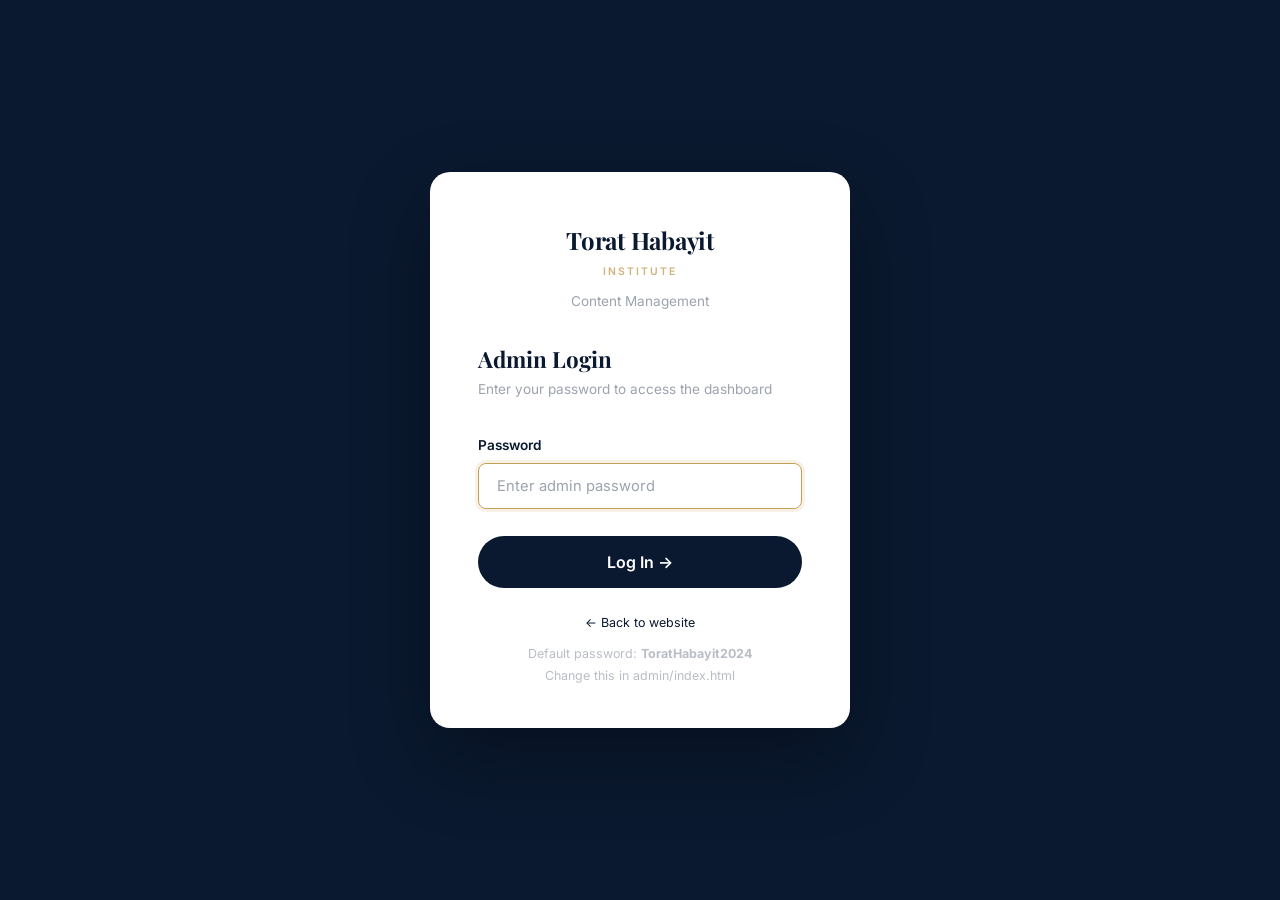
==== admin/index.html @ ae193058 "Initial site commit" ====
<!DOCTYPE html>
<html lang="en">
<head>
  <meta charset="UTF-8">
  <meta name="viewport" content="width=device-width, initial-scale=1.0">
  <title>Admin Login – Torat Habayit</title>
  <link rel="stylesheet" href="../css/main.css">
  <style>
    body {
      background: var(--navy);
      min-height: 100vh;
      display: flex;
      align-items: center;
      justify-content: center;
      padding: 2rem;
    }
    .login-card {
      background: var(--white);
      border-radius: var(--radius-lg);
      padding: 3rem 3rem 2.5rem;
      width: 100%;
      max-width: 420px;
      box-shadow: 0 30px 80px rgba(0,0,0,0.3);
    }
    .login-logo {
      text-align: center;
      margin-bottom: 2rem;
    }
    .login-logo .logo-main { font-size: 1.5rem; color: var(--navy); }
    .login-logo .logo-sub  { color: var(--gold); }
    .login-logo p { color: var(--gray-400); font-size: 0.85rem; margin-top: 0.5rem; }
    .login-title {
      font-family: 'Playfair Display', serif;
      font-size: 1.4rem;
      color: var(--navy);
      margin-bottom: 0.25rem;
    }
    .login-sub { color: var(--gray-400); font-size: 0.85rem; margin-bottom: 2rem; }
    .login-btn {
      width: 100%;
      padding: 1rem;
      background: var(--navy);
      color: var(--white);
      border: none;
      border-radius: 50px;
      font-size: 1rem;
      font-weight: 600;
      cursor: pointer;
      transition: var(--transition);
      margin-top: 0.5rem;
    }
    .login-btn:hover { background: var(--navy-light); transform: translateY(-1px); }
    .error-msg {
      background: #FEE2E2;
      color: #DC2626;
      padding: 0.75rem 1rem;
      border-radius: 8px;
      font-size: 0.85rem;
      margin-bottom: 1rem;
      display: none;
    }
    .hint {
      text-align: center;
      font-size: 0.78rem;
      color: var(--gray-400);
      margin-top: 1.5rem;
    }
    .hint a { color: var(--navy); }
  </style>
</head>
<body>
  <div class="login-card">
    <div class="login-logo">
      <div class="logo-main" style="font-family:'Playfair Display',serif; font-weight:700;">Torat Habayit</div>
      <div class="logo-sub" style="font-size:0.65rem; letter-spacing:0.2em; text-transform:uppercase; font-family:'Inter',sans-serif;">INSTITUTE</div>
      <p>Content Management</p>
    </div>
    <h2 class="login-title">Admin Login</h2>
    <p class="login-sub">Enter your password to access the dashboard</p>

    <div class="error-msg" id="error-msg">Incorrect password. Please try again.</div>

    <form onsubmit="doLogin(event)">
      <div class="form-group">
        <label for="password">Password</label>
        <input type="password" id="password" class="form-control" placeholder="Enter admin password" autofocus required>
      </div>
      <button type="submit" class="login-btn">Log In →</button>
    </form>

    <p class="hint">
      <a href="../index.html">← Back to website</a>
    </p>
    <p class="hint" style="margin-top:0.5rem; opacity:0.7;">Default password: <strong>ToratHabayit2024</strong><br>Change this in admin/index.html</p>
  </div>

<script>
// ── Simple client-side admin auth ──
// Change the password below to your own secure password
const ADMIN_PASSWORD = 'ToratHabayit2024';

function doLogin(e) {
  e.preventDefault();
  const pw = document.getElementById('password').value;
  const err = document.getElementById('error-msg');
  if (pw === ADMIN_PASSWORD) {
    sessionStorage.setItem('th_admin', '1');
    window.location.href = 'dashboard.html';
  } else {
    err.style.display = 'block';
    document.getElementById('password').value = '';
    document.getElementById('password').focus();
  }
}

// If already logged in, go to dashboard
if (sessionStorage.getItem('th_admin') === '1') {
  window.location.href = 'dashboard.html';
}
</script>
</body>
</html>
---- css/main.css ----
/* ============================================
   TORAT HABAYIT — Global Design System
   ============================================ */

@import url('https://fonts.googleapis.com/css2?family=Playfair+Display:ital,wght@0,400;0,600;0,700;0,800;1,400;1,700&family=Inter:wght@300;400;500;600;700&display=swap');

/* ─── CSS Variables ─── */
:root {
  --navy:       #0A192F;
  --navy-mid:   #112240;
  --navy-light: #1a3a6a;
  --gold:       #C5A059;
  --gold-light: #d4b578;
  --gold-dark:  #a8863e;
  --charcoal:   #1F2937;
  --white:      #FFFFFF;
  --gray-soft:  #F9FAFB;
  --gray-100:   #F3F4F6;
  --gray-200:   #E5E7EB;
  --gray-400:   #9CA3AF;
  --gray-600:   #4B5563;
  --text:       #1F2937;
  --shadow-sm:  0 2px 8px rgba(0,0,0,0.07);
  --shadow-md:  0 4px 20px rgba(0,0,0,0.10);
  --shadow-lg:  0 8px 40px rgba(0,0,0,0.14);
  --radius:     12px;
  --radius-lg:  20px;
  --transition: all 0.3s cubic-bezier(0.4, 0, 0.2, 1);
  --max-width:  1200px;
  --section-pad: 100px;
}

/* ─── Reset & Base ─── */
*, *::before, *::after { box-sizing: border-box; margin: 0; padding: 0; }
html { scroll-behavior: smooth; font-size: 16px; }
body {
  font-family: 'Inter', sans-serif;
  color: var(--text);
  background: var(--white);
  line-height: 1.7;
  overflow-x: hidden;
}
img { max-width: 100%; height: auto; display: block; }
a { text-decoration: none; color: inherit; transition: var(--transition); }
ul { list-style: none; }
button { cursor: pointer; font-family: inherit; border: none; outline: none; }
input, textarea, select { font-family: inherit; }

/* ─── Typography ─── */
h1, h2, h3, h4, h5, h6 {
  font-family: 'Playfair Display', serif;
  font-weight: 700;
  line-height: 1.25;
  color: inherit;
}
h1 { font-size: clamp(2.2rem, 5vw, 3.6rem); }
h2 { font-size: clamp(1.8rem, 3.5vw, 2.6rem); }
h3 { font-size: clamp(1.3rem, 2.5vw, 1.7rem); }
h4 { font-size: 1.2rem; }
p { line-height: 1.8; color: var(--gray-600); }

.eyebrow {
  font-family: 'Inter', sans-serif;
  font-size: 0.8rem;
  font-weight: 600;
  letter-spacing: 0.2em;
  text-transform: uppercase;
  color: var(--gold);
}

/* ─── Layout Utilities ─── */
.container {
  max-width: var(--max-width);
  margin: 0 auto;
  padding: 0 2rem;
}
.section {
  padding: var(--section-pad) 0;
}
.section-white { background: var(--white); }
.section-gray  { background: var(--gray-soft); }
.section-navy  { background: var(--navy); }

.text-center { text-align: center; }
.text-gold   { color: var(--gold); }
.text-white  { color: var(--white); }
.text-navy   { color: var(--navy); }

.grid-2 { display: grid; grid-template-columns: 1fr 1fr; gap: 3rem; align-items: center; }
.grid-3 { display: grid; grid-template-columns: repeat(3, 1fr); gap: 2rem; }
.grid-4 { display: grid; grid-template-columns: repeat(4, 1fr); gap: 1.5rem; }

/* ─── Buttons ─── */
.btn {
  display: inline-flex;
  align-items: center;
  gap: 0.5rem;
  padding: 0.85rem 2rem;
  border-radius: 50px;
  font-family: 'Inter', sans-serif;
  font-size: 0.9rem;
  font-weight: 600;
  letter-spacing: 0.03em;
  transition: var(--transition);
}
.btn-gold {
  background: var(--gold);
  color: var(--navy);
}
.btn-gold:hover {
  background: var(--gold-dark);
  transform: translateY(-2px);
  box-shadow: 0 8px 25px rgba(197,160,89,0.4);
}
.btn-outline {
  background: transparent;
  border: 2px solid rgba(255,255,255,0.6);
  color: var(--white);
}
.btn-outline:hover {
  background: rgba(255,255,255,0.1);
  border-color: var(--white);
  transform: translateY(-2px);
}
.btn-navy {
  background: var(--navy);
  color: var(--white);
}
.btn-navy:hover {
  background: var(--navy-light);
  transform: translateY(-2px);
  box-shadow: 0 8px 25px rgba(10,25,47,0.4);
}
.btn-outline-gold {
  background: transparent;
  border: 2px solid var(--gold);
  color: var(--gold);
}
.btn-outline-gold:hover {
  background: var(--gold);
  color: var(--navy);
  transform: translateY(-2px);
}
.btn-sm {
  padding: 0.6rem 1.4rem;
  font-size: 0.82rem;
}

/* ─── Cards ─── */
.card {
  background: var(--white);
  border-radius: var(--radius);
  padding: 2rem;
  box-shadow: var(--shadow-sm);
  border: 1px solid var(--gray-200);
  transition: var(--transition);
}
.card:hover {
  transform: translateY(-5px);
  box-shadow: var(--shadow-lg);
}
.card-icon {
  width: 60px; height: 60px;
  background: linear-gradient(135deg, rgba(197,160,89,0.15), rgba(197,160,89,0.05));
  border-radius: var(--radius);
  display: flex;
  align-items: center;
  justify-content: center;
  margin-bottom: 1.2rem;
  font-size: 1.5rem;
}
.card h3 { color: var(--navy); margin-bottom: 0.75rem; font-size: 1.2rem; }
.card p  { font-size: 0.93rem; }

/* ─── Section Headers ─── */
.section-header {
  margin-bottom: 3.5rem;
}
.section-header h2 {
  margin-top: 0.5rem;
  color: var(--navy);
}
.section-header h2.on-dark { color: var(--white); }
.section-header .eyebrow { display: block; margin-bottom: 0.5rem; }
.section-header p {
  max-width: 560px;
  margin-top: 1rem;
}
.section-header.centered { text-align: center; }
.section-header.centered p { margin: 1rem auto 0; }

/* ─── Divider ─── */
.gold-divider {
  width: 60px; height: 3px;
  background: var(--gold);
  border-radius: 2px;
  margin: 1rem 0;
}
.gold-divider.centered { margin: 1rem auto; }

/* ─── Page Hero ─── */
.page-hero {
  background: var(--navy);
  padding: 120px 0 80px;
  position: relative;
  overflow: hidden;
}
.page-hero::before {
  content: '';
  position: absolute;
  inset: 0;
  background:
    radial-gradient(ellipse at 80% 50%, rgba(197,160,89,0.08) 0%, transparent 60%),
    radial-gradient(ellipse at 20% 50%, rgba(197,160,89,0.05) 0%, transparent 60%);
}
.page-hero .container { position: relative; z-index: 1; }
.page-hero h1 { color: var(--white); margin-bottom: 1rem; }
.page-hero p { color: rgba(255,255,255,0.75); max-width: 600px; font-size: 1.1rem; }

/* ─── HEADER ─── */
.site-header {
  background: var(--navy);
  position: sticky;
  top: 0;
  z-index: 1000;
  box-shadow: 0 2px 20px rgba(0,0,0,0.2);
}
.header-inner {
  display: flex;
  align-items: center;
  justify-content: space-between;
  padding: 0 2rem;
  max-width: var(--max-width);
  margin: 0 auto;
  height: 72px;
}
.logo {
  display: flex;
  flex-direction: column;
  line-height: 1;
  text-decoration: none;
}
.logo-main {
  font-family: 'Playfair Display', serif;
  font-size: 1.4rem;
  font-weight: 700;
  color: var(--gold);
  letter-spacing: -0.01em;
}
.logo-sub {
  font-family: 'Inter', sans-serif;
  font-size: 0.65rem;
  font-weight: 600;
  color: var(--gold);
  letter-spacing: 0.2em;
  text-transform: uppercase;
  opacity: 0.8;
  margin-top: 2px;
}
.nav-menu {
  display: flex;
  align-items: center;
  gap: 0.25rem;
}
.nav-menu a {
  color: rgba(255,255,255,0.85);
  font-size: 0.88rem;
  font-weight: 500;
  padding: 0.5rem 0.9rem;
  border-radius: 6px;
  transition: var(--transition);
  white-space: nowrap;
}
.nav-menu a:hover,
.nav-menu a.active {
  color: var(--gold);
  background: rgba(197,160,89,0.1);
}
.nav-donate {
  background: var(--gold) !important;
  color: var(--navy) !important;
  font-weight: 600 !important;
  border-radius: 50px !important;
  padding: 0.45rem 1.1rem !important;
}
.nav-donate:hover {
  background: var(--gold-dark) !important;
  transform: translateY(-1px);
}
.header-search {
  background: none;
  border: none;
  color: rgba(255,255,255,0.7);
  font-size: 1rem;
  padding: 0.5rem;
  cursor: pointer;
  transition: var(--transition);
  margin-left: 0.25rem;
}
.header-search:hover { color: var(--gold); }
.hamburger {
  display: none;
  flex-direction: column;
  gap: 5px;
  background: none;
  border: none;
  cursor: pointer;
  padding: 5px;
}
.hamburger span {
  display: block;
  width: 24px; height: 2px;
  background: var(--white);
  border-radius: 2px;
  transition: var(--transition);
}

/* ─── FOOTER ─── */
.site-footer {
  background: var(--navy);
  padding: 70px 0 30px;
  border-top: 1px solid rgba(197,160,89,0.2);
}
.footer-grid {
  display: grid;
  grid-template-columns: 2fr 1.2fr 1.5fr 1.8fr;
  gap: 3rem;
  margin-bottom: 3rem;
}
.footer-logo { margin-bottom: 1rem; }
.footer-tagline {
  color: rgba(255,255,255,0.6);
  font-size: 0.9rem;
  line-height: 1.7;
  max-width: 240px;
}
.footer-col h4 {
  color: var(--gold);
  font-family: 'Inter', sans-serif;
  font-size: 0.8rem;
  font-weight: 600;
  letter-spacing: 0.15em;
  text-transform: uppercase;
  margin-bottom: 1.2rem;
  font-family: 'Playfair Display', serif;
  font-size: 1rem;
  letter-spacing: 0;
}
.footer-col ul li {
  margin-bottom: 0.6rem;
}
.footer-col ul li a {
  color: rgba(255,255,255,0.65);
  font-size: 0.9rem;
  transition: var(--transition);
}
.footer-col ul li a:hover { color: var(--gold); padding-left: 4px; }
.footer-contact-item {
  display: flex;
  align-items: flex-start;
  gap: 0.75rem;
  margin-bottom: 0.85rem;
  color: rgba(255,255,255,0.65);
  font-size: 0.9rem;
}
.footer-contact-item span:first-child {
  color: var(--gold);
  font-size: 1rem;
  margin-top: 2px;
  flex-shrink: 0;
}
.footer-newsletter {
  display: flex;
  gap: 0;
  margin-top: 0.75rem;
}
.footer-newsletter input {
  flex: 1;
  padding: 0.65rem 1rem;
  background: rgba(255,255,255,0.08);
  border: 1px solid rgba(255,255,255,0.15);
  border-right: none;
  border-radius: var(--radius) 0 0 var(--radius);
  color: var(--white);
  font-size: 0.85rem;
}
.footer-newsletter input::placeholder { color: rgba(255,255,255,0.4); }
.footer-newsletter input:focus { outline: none; border-color: var(--gold); }
.footer-newsletter button {
  padding: 0.65rem 1rem;
  background: var(--gold);
  color: var(--navy);
  border-radius: 0 var(--radius) var(--radius) 0;
  font-weight: 600;
  font-size: 0.85rem;
}
.footer-newsletter button:hover { background: var(--gold-dark); }
.footer-tax-note {
  margin-top: 0.75rem;
  font-size: 0.78rem;
  color: rgba(255,255,255,0.4);
  line-height: 1.5;
}
.footer-bottom {
  border-top: 1px solid rgba(255,255,255,0.1);
  padding-top: 1.5rem;
  display: flex;
  align-items: center;
  justify-content: space-between;
  color: rgba(255,255,255,0.4);
  font-size: 0.82rem;
}
.footer-bottom a { color: rgba(255,255,255,0.5); }
.footer-bottom a:hover { color: var(--gold); }

/* ─── Hero Section ─── */
.hero {
  background: var(--navy);
  min-height: 88vh;
  display: flex;
  align-items: center;
  position: relative;
  overflow: hidden;
}
.hero-bg {
  position: absolute;
  inset: 0;
  background:
    radial-gradient(ellipse at 70% 50%, rgba(197,160,89,0.10) 0%, transparent 55%),
    radial-gradient(ellipse at 10% 80%, rgba(197,160,89,0.06) 0%, transparent 50%);
}
.hero-pattern {
  position: absolute;
  inset: 0;
  opacity: 0.03;
  background-image: url("data:image/svg+xml,%3Csvg width='60' height='60' viewBox='0 0 60 60' xmlns='http://www.w3.org/2000/svg'%3E%3Cg fill='none' fill-rule='evenodd'%3E%3Cg fill='%23ffffff' fill-opacity='1'%3E%3Cpath d='M36 34v-4h-2v4h-4v2h4v4h2v-4h4v-2h-4zm0-30V0h-2v4h-4v2h4v4h2V6h4V4h-4zM6 34v-4H4v4H0v2h4v4h2v-4h4v-2H6zM6 4V0H4v4H0v2h4v4h2V6h4V4H6z'/%3E%3C/g%3E%3C/g%3E%3C/svg%3E");
}
.hero-content {
  position: relative;
  z-index: 2;
  max-width: 660px;
}
.hero h1 {
  color: var(--white);
  margin: 0.75rem 0 1.25rem;
  font-size: clamp(2.4rem, 5.5vw, 3.8rem);
}
.hero h1 .highlight { color: var(--gold); }
.hero-sub {
  color: rgba(255,255,255,0.78);
  font-size: 1.1rem;
  max-width: 540px;
  margin-bottom: 2.2rem;
  line-height: 1.85;
}
.hero-btns {
  display: flex;
  gap: 1rem;
  flex-wrap: wrap;
}
.hero-stats {
  display: flex;
  gap: 2.5rem;
  margin-top: 3.5rem;
  padding-top: 2.5rem;
  border-top: 1px solid rgba(255,255,255,0.12);
}
.stat-item .num {
  font-family: 'Playfair Display', serif;
  font-size: 2rem;
  font-weight: 700;
  color: var(--gold);
}
.stat-item .label {
  font-size: 0.82rem;
  color: rgba(255,255,255,0.55);
  margin-top: 2px;
}

/* ─── Hero Image Side ─── */
.hero-visual {
  position: absolute;
  right: 0; top: 0; bottom: 0;
  width: 42%;
  overflow: hidden;
}
.hero-visual img {
  width: 100%; height: 100%;
  object-fit: cover;
  opacity: 0.35;
}
.hero-visual::after {
  content: '';
  position: absolute;
  inset: 0;
  background: linear-gradient(to right, var(--navy) 0%, transparent 50%);
}

/* ─── Books Teaser ─── */
.books-scroll {
  display: flex;
  gap: 1.5rem;
  overflow-x: auto;
  padding-bottom: 1rem;
  scrollbar-width: none;
}
.books-scroll::-webkit-scrollbar { display: none; }
.book-card {
  flex: 0 0 180px;
  background: rgba(255,255,255,0.05);
  border: 1px solid rgba(197,160,89,0.2);
  border-radius: var(--radius);
  overflow: hidden;
  transition: var(--transition);
}
.book-card:hover {
  transform: translateY(-8px);
  border-color: var(--gold);
  box-shadow: 0 15px 40px rgba(0,0,0,0.3);
}
.book-card img {
  width: 100%;
  height: 240px;
  object-fit: cover;
}
.book-card-info {
  padding: 0.85rem;
}
.book-card-info h4 {
  font-size: 0.8rem;
  color: var(--white);
  line-height: 1.4;
}

/* ─── Stat Cards ─── */
.stat-card {
  text-align: center;
  padding: 2.5rem 1.5rem;
  background: rgba(255,255,255,0.04);
  border: 1px solid rgba(197,160,89,0.2);
  border-radius: var(--radius);
}
.stat-card .big-num {
  font-family: 'Playfair Display', serif;
  font-size: 3rem;
  font-weight: 700;
  color: var(--gold);
  line-height: 1;
  margin-bottom: 0.5rem;
}
.stat-card p {
  color: rgba(255,255,255,0.65);
  font-size: 0.9rem;
}

/* ─── Zebra Rows ─── */
.zebra-row {
  display: grid;
  grid-template-columns: 1fr 1fr;
  gap: 0;
  align-items: stretch;
  min-height: 400px;
}
.zebra-row:nth-child(even) .zebra-image { order: 2; }
.zebra-row:nth-child(even) .zebra-text  { order: 1; }
.zebra-image {
  overflow: hidden;
  position: relative;
}
.zebra-image img {
  width: 100%; height: 100%;
  object-fit: cover;
  transition: transform 0.6s ease;
}
.zebra-image:hover img { transform: scale(1.04); }
.zebra-text {
  padding: 4rem;
  display: flex;
  flex-direction: column;
  justify-content: center;
}
.zebra-text h2 {
  color: var(--navy);
  margin: 0.75rem 0 1.25rem;
  font-size: 1.9rem;
}
.zebra-text p { margin-bottom: 1rem; }
.zebra-text .btn-wrap { margin-top: 1.5rem; display: flex; gap: 0.75rem; flex-wrap: wrap; }

/* ─── Contact Form ─── */
.form-group {
  margin-bottom: 1.2rem;
}
.form-group label {
  display: block;
  font-size: 0.85rem;
  font-weight: 600;
  color: var(--navy);
  margin-bottom: 0.4rem;
}
.form-control {
  width: 100%;
  padding: 0.8rem 1.1rem;
  border: 1.5px solid var(--gray-200);
  border-radius: 8px;
  font-size: 0.92rem;
  color: var(--text);
  background: var(--white);
  transition: var(--transition);
}
.form-control:focus {
  outline: none;
  border-color: var(--gold);
  box-shadow: 0 0 0 3px rgba(197,160,89,0.15);
}
.form-control::placeholder { color: var(--gray-400); }
textarea.form-control { resize: vertical; min-height: 130px; }
select.form-control { cursor: pointer; }
.form-row { display: grid; grid-template-columns: 1fr 1fr; gap: 1rem; }
.privacy-note {
  background: var(--gray-soft);
  border-left: 3px solid var(--gold);
  padding: 0.85rem 1.1rem;
  border-radius: 0 8px 8px 0;
  font-size: 0.83rem;
  color: var(--gray-600);
  margin-bottom: 1.2rem;
  line-height: 1.6;
}

/* ─── Gallery ─── */
.gallery-filters {
  display: flex;
  gap: 0.5rem;
  justify-content: center;
  flex-wrap: wrap;
  margin-bottom: 2.5rem;
}
.filter-btn {
  padding: 0.5rem 1.3rem;
  border-radius: 50px;
  font-size: 0.85rem;
  font-weight: 600;
  border: 2px solid var(--gray-200);
  color: var(--gray-600);
  background: var(--white);
  cursor: pointer;
  transition: var(--transition);
}
.filter-btn:hover,
.filter-btn.active {
  border-color: var(--navy);
  background: var(--navy);
  color: var(--white);
}
.gallery-grid {
  columns: 3;
  column-gap: 1.25rem;
}
.gallery-item {
  break-inside: avoid;
  margin-bottom: 1.25rem;
  border-radius: var(--radius);
  overflow: hidden;
  position: relative;
  cursor: pointer;
}
.gallery-item img {
  width: 100%;
  display: block;
  transition: transform 0.4s ease;
}
.gallery-item:hover img { transform: scale(1.05); }
.gallery-overlay {
  position: absolute;
  inset: 0;
  background: linear-gradient(to top, rgba(10,25,47,0.85) 0%, transparent 60%);
  opacity: 0;
  transition: var(--transition);
  display: flex;
  align-items: flex-end;
  padding: 1.25rem;
}
.gallery-item:hover .gallery-overlay { opacity: 1; }
.gallery-overlay span {
  color: var(--white);
  font-size: 0.88rem;
  font-weight: 500;
}

/* ─── Lightbox ─── */
.lightbox {
  position: fixed;
  inset: 0;
  background: rgba(0,0,0,0.92);
  z-index: 9999;
  display: flex;
  align-items: center;
  justify-content: center;
  opacity: 0;
  pointer-events: none;
  transition: opacity 0.3s ease;
}
.lightbox.active { opacity: 1; pointer-events: all; }
.lightbox img {
  max-width: 90vw;
  max-height: 85vh;
  object-fit: contain;
  border-radius: 8px;
}
.lightbox-close {
  position: absolute;
  top: 1.5rem; right: 1.5rem;
  background: rgba(255,255,255,0.15);
  border: none;
  color: white;
  width: 44px; height: 44px;
  border-radius: 50%;
  font-size: 1.3rem;
  cursor: pointer;
  display: flex; align-items: center; justify-content: center;
  transition: var(--transition);
}
.lightbox-close:hover { background: var(--gold); color: var(--navy); }

/* ─── Blog ─── */
.blog-grid {
  display: grid;
  grid-template-columns: repeat(3, 1fr);
  gap: 2rem;
}
.blog-card {
  border-radius: var(--radius);
  overflow: hidden;
  background: var(--white);
  box-shadow: var(--shadow-sm);
  border: 1px solid var(--gray-200);
  transition: var(--transition);
}
.blog-card:hover { transform: translateY(-6px); box-shadow: var(--shadow-lg); }
.blog-card-img {
  height: 210px;
  overflow: hidden;
  background: var(--gray-100);
  position: relative;
}
.blog-card-img img { width: 100%; height: 100%; object-fit: cover; transition: transform 0.4s; }
.blog-card:hover .blog-card-img img { transform: scale(1.06); }
.blog-card-img .blog-cat {
  position: absolute;
  top: 1rem; left: 1rem;
  background: var(--gold);
  color: var(--navy);
  font-size: 0.7rem;
  font-weight: 700;
  padding: 0.25rem 0.65rem;
  border-radius: 50px;
  text-transform: uppercase;
  letter-spacing: 0.05em;
}
.blog-card-body { padding: 1.5rem; }
.blog-card-meta {
  font-size: 0.78rem;
  color: var(--gray-400);
  margin-bottom: 0.6rem;
}
.blog-card-body h3 { font-size: 1.1rem; color: var(--navy); margin-bottom: 0.6rem; line-height: 1.4; }
.blog-card-body p { font-size: 0.88rem; }
.blog-card-body a.read-more {
  display: inline-flex;
  align-items: center;
  gap: 0.3rem;
  margin-top: 1rem;
  color: var(--gold);
  font-size: 0.85rem;
  font-weight: 600;
}
.blog-card-body a.read-more:hover { gap: 0.6rem; }

/* ─── Tag Badges ─── */
.badge {
  display: inline-block;
  padding: 0.2rem 0.65rem;
  border-radius: 50px;
  font-size: 0.72rem;
  font-weight: 600;
  letter-spacing: 0.04em;
}
.badge-pdf   { background: #FEF3C7; color: #92400E; }
.badge-heb   { background: #EDE9FE; color: #5B21B6; }
.badge-eng   { background: #DBEAFE; color: #1E40AF; }
.badge-video { background: #DCFCE7; color: #166534; }

/* ─── Tabs ─── */
.tabs {
  display: flex;
  gap: 0;
  border-bottom: 2px solid var(--gray-200);
  margin-bottom: 2rem;
}
.tab-btn {
  padding: 0.75rem 1.5rem;
  font-size: 0.9rem;
  font-weight: 600;
  color: var(--gray-600);
  background: none;
  border: none;
  border-bottom: 2px solid transparent;
  margin-bottom: -2px;
  cursor: pointer;
  transition: var(--transition);
}
.tab-btn.active, .tab-btn:hover {
  color: var(--navy);
  border-bottom-color: var(--gold);
}

/* ─── Donation Cards ─── */
.donation-card {
  background: var(--white);
  border-radius: var(--radius-lg);
  padding: 2.5rem 2rem;
  box-shadow: var(--shadow-md);
  border: 1px solid var(--gray-200);
  text-align: center;
  transition: var(--transition);
  position: relative;
  overflow: hidden;
}
.donation-card::before {
  content: '';
  position: absolute;
  top: 0; left: 0; right: 0;
  height: 4px;
  background: var(--gold);
}
.donation-card:hover {
  transform: translateY(-6px);
  box-shadow: var(--shadow-lg);
}
.donation-card .icon-wrap {
  width: 70px; height: 70px;
  background: linear-gradient(135deg, rgba(197,160,89,0.15), rgba(197,160,89,0.05));
  border-radius: 50%;
  display: flex; align-items: center; justify-content: center;
  font-size: 1.8rem;
  margin: 0 auto 1.2rem;
}
.donation-card h3 { color: var(--navy); margin-bottom: 0.75rem; }
.donation-card p { font-size: 0.9rem; margin-bottom: 1.5rem; }
.donation-card .btn-stack { display: flex; flex-direction: column; gap: 0.6rem; }

/* ─── Resources Grid ─── */
.resource-card {
  background: var(--white);
  border-radius: var(--radius);
  padding: 1.5rem;
  border: 1px solid var(--gray-200);
  box-shadow: var(--shadow-sm);
  transition: var(--transition);
}
.resource-card:hover {
  border-color: var(--gold);
  box-shadow: var(--shadow-md);
  transform: translateY(-3px);
}
.resource-card h4 { color: var(--navy); font-size: 0.98rem; margin-bottom: 0.5rem; line-height: 1.45; }
.resource-card p { font-size: 0.83rem; margin-bottom: 0.75rem; }
.resource-tags { display: flex; gap: 0.4rem; flex-wrap: wrap; }

/* ─── Admin ─── */
.admin-layout {
  min-height: 100vh;
  background: var(--gray-soft);
  font-family: 'Inter', sans-serif;
}
.admin-sidebar {
  position: fixed;
  left: 0; top: 0; bottom: 0;
  width: 250px;
  background: var(--navy);
  padding: 1.5rem;
  overflow-y: auto;
  z-index: 100;
}
.admin-sidebar .logo-main { font-size: 1.1rem; }
.admin-nav { margin-top: 2rem; }
.admin-nav a {
  display: flex;
  align-items: center;
  gap: 0.75rem;
  color: rgba(255,255,255,0.65);
  padding: 0.75rem 1rem;
  border-radius: 8px;
  font-size: 0.9rem;
  margin-bottom: 0.25rem;
  transition: var(--transition);
}
.admin-nav a:hover, .admin-nav a.active {
  background: rgba(197,160,89,0.12);
  color: var(--gold);
}
.admin-main {
  margin-left: 250px;
  padding: 2rem;
  min-height: 100vh;
}
.admin-topbar {
  display: flex;
  align-items: center;
  justify-content: space-between;
  margin-bottom: 2rem;
}
.admin-topbar h1 { font-size: 1.6rem; color: var(--navy); font-family: 'Playfair Display', serif; }
.admin-card {
  background: var(--white);
  border-radius: var(--radius);
  padding: 1.5rem 2rem;
  box-shadow: var(--shadow-sm);
  border: 1px solid var(--gray-200);
  margin-bottom: 1.5rem;
}
.posts-table { width: 100%; border-collapse: collapse; }
.posts-table th {
  text-align: left;
  padding: 0.75rem 1rem;
  font-size: 0.78rem;
  font-weight: 600;
  text-transform: uppercase;
  letter-spacing: 0.08em;
  color: var(--gray-600);
  border-bottom: 2px solid var(--gray-200);
}
.posts-table td {
  padding: 1rem;
  border-bottom: 1px solid var(--gray-100);
  font-size: 0.9rem;
  vertical-align: middle;
}
.posts-table tr:hover td { background: var(--gray-soft); }
.status-pill {
  display: inline-block;
  padding: 0.2rem 0.7rem;
  border-radius: 50px;
  font-size: 0.75rem;
  font-weight: 600;
}
.status-published { background: #DCFCE7; color: #166534; }
.status-draft     { background: #FEF3C7; color: #92400E; }
.action-btn {
  display: inline-flex;
  align-items: center;
  gap: 0.3rem;
  padding: 0.35rem 0.85rem;
  border-radius: 6px;
  font-size: 0.8rem;
  font-weight: 600;
  cursor: pointer;
  transition: var(--transition);
  border: none;
}
.action-edit { background: #EFF6FF; color: #1D4ED8; }
.action-edit:hover { background: #DBEAFE; }
.action-delete { background: #FEF2F2; color: #DC2626; }
.action-delete:hover { background: #FEE2E2; }
.action-view { background: #F0FDF4; color: #16A34A; }
.action-view:hover { background: #DCFCE7; }

/* ─── Announcement Banner ─── */
.announcement-bar {
  background: var(--gold);
  padding: 0.5rem 2rem;
  text-align: center;
  font-size: 0.85rem;
  font-weight: 600;
  color: var(--navy);
}
.announcement-bar a { color: var(--navy); text-decoration: underline; }

/* ─── Mobile Menu ─── */
.mobile-menu {
  display: none;
  position: fixed;
  inset: 0;
  background: var(--navy);
  z-index: 999;
  flex-direction: column;
  align-items: center;
  justify-content: center;
  gap: 1rem;
}
.mobile-menu.open { display: flex; }
.mobile-menu a {
  font-size: 1.3rem;
  color: rgba(255,255,255,0.85);
  font-family: 'Playfair Display', serif;
  padding: 0.5rem 1rem;
}
.mobile-menu a:hover { color: var(--gold); }
.mobile-menu-close {
  position: absolute;
  top: 1.5rem; right: 1.5rem;
  background: rgba(255,255,255,0.1);
  color: white;
  width: 44px; height: 44px;
  border-radius: 50%;
  font-size: 1.2rem;
  display: flex; align-items: center; justify-content: center;
  border: none; cursor: pointer;
}

/* ─── Scroll Animations ─── */
.fade-up {
  opacity: 0;
  transform: translateY(30px);
  transition: opacity 0.6s ease, transform 0.6s ease;
}
.fade-up.visible {
  opacity: 1;
  transform: translateY(0);
}
.fade-up:nth-child(2) { transition-delay: 0.1s; }
.fade-up:nth-child(3) { transition-delay: 0.2s; }
.fade-up:nth-child(4) { transition-delay: 0.3s; }

/* ─── Responsive ─── */
@media (max-width: 1024px) {
  .grid-4 { grid-template-columns: repeat(2, 1fr); }
  .footer-grid { grid-template-columns: 1fr 1fr; gap: 2rem; }
  .hero-visual { width: 35%; }
}
@media (max-width: 768px) {
  :root { --section-pad: 60px; }
  .nav-menu { display: none; }
  .hamburger { display: flex; }
  .grid-2, .grid-3 { grid-template-columns: 1fr; }
  .grid-4 { grid-template-columns: 1fr 1fr; }
  .hero { min-height: 100vh; }
  .hero-visual { display: none; }
  .hero-stats { gap: 1.5rem; flex-wrap: wrap; }
  .hero-btns { flex-direction: column; align-items: flex-start; }
  .footer-grid { grid-template-columns: 1fr; }
  .zebra-row { grid-template-columns: 1fr; }
  .zebra-row:nth-child(even) .zebra-image,
  .zebra-row:nth-child(even) .zebra-text { order: unset; }
  .zebra-text { padding: 2.5rem 1.5rem; }
  .gallery-grid { columns: 2; }
  .blog-grid { grid-template-columns: 1fr; }
  .form-row { grid-template-columns: 1fr; }
  .admin-sidebar { display: none; }
  .admin-main { margin-left: 0; padding: 1rem; }
  .page-hero { padding: 90px 0 60px; }
}
@media (max-width: 480px) {
  .gallery-grid { columns: 1; }
  .grid-4 { grid-template-columns: 1fr; }
}
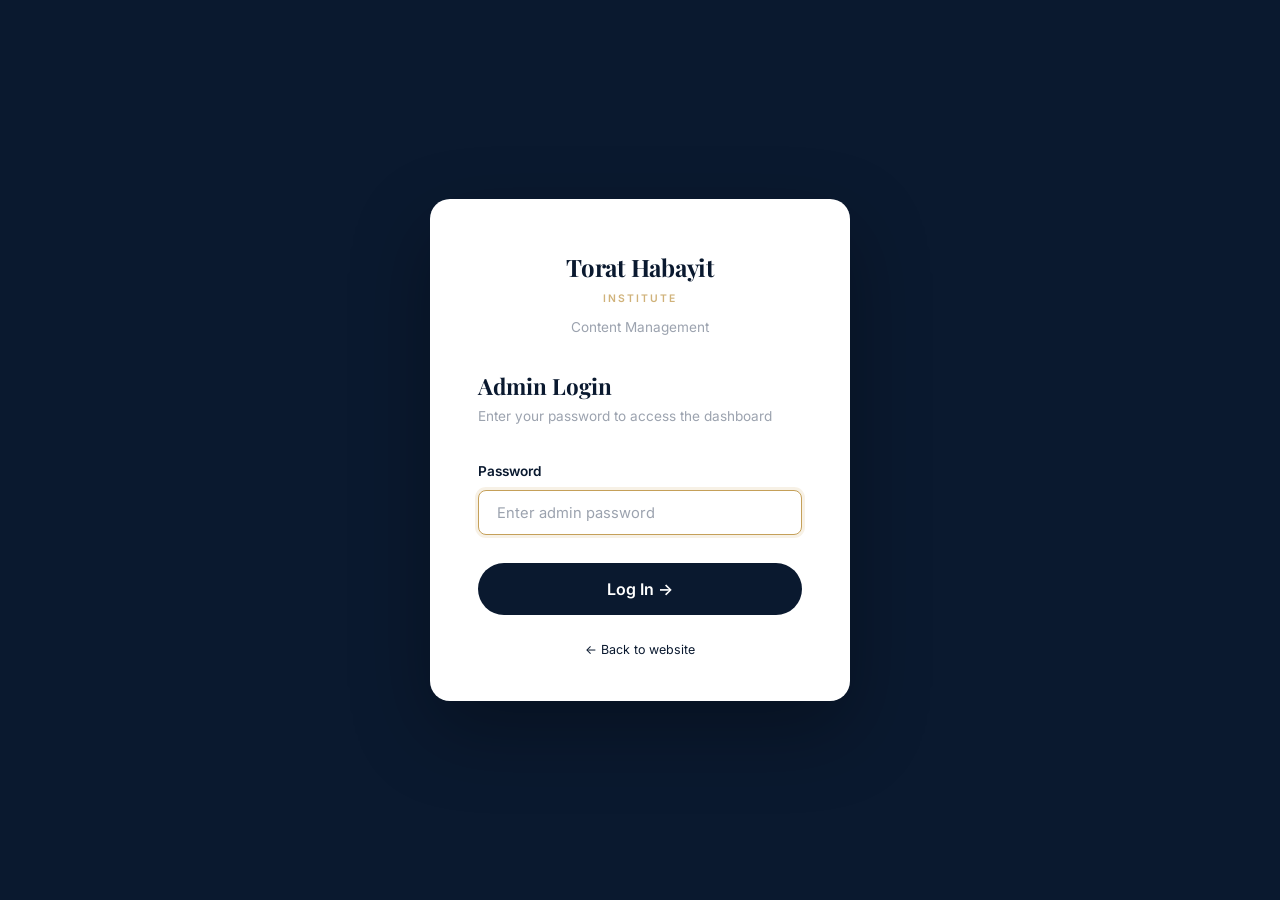
==== commit 717ddb83: "Fix security review findings: server-side auth, SEO, links, performance - Replace client-side admin " ====
--- a/admin/index.html
+++ b/admin/index.html
@@ -91,32 +91,45 @@
     <p class="hint">
       <a href="../index.html">← Back to website</a>
     </p>
-    <p class="hint" style="margin-top:0.5rem; opacity:0.7;">Default password: <strong>ToratHabayit2024</strong><br>Change this in admin/index.html</p>
   </div>
 
 <script>
-// ── Simple client-side admin auth ──
-// Change the password below to your own secure password
-const ADMIN_PASSWORD = 'ToratHabayit2024';
-
-function doLogin(e) {
+// ── Server-side admin auth (see api/auth.php) ──
+async function doLogin(e) {
   e.preventDefault();
   const pw = document.getElementById('password').value;
   const err = document.getElementById('error-msg');
-  if (pw === ADMIN_PASSWORD) {
-    sessionStorage.setItem('th_admin', '1');
-    window.location.href = 'dashboard.html';
-  } else {
+  const btn = document.querySelector('.login-btn');
+  btn.disabled = true;
+  try {
+    const res = await fetch('../api/auth.php', {
+      method: 'POST',
+      headers: { 'Content-Type': 'application/json' },
+      credentials: 'same-origin',
+      body: JSON.stringify({ action: 'login', password: pw })
+    });
+    const data = await res.json();
+    if (res.ok && data.success) {
+      window.location.href = 'dashboard.html';
+      return;
+    }
+    err.textContent = data.error || 'Incorrect password. Please try again.';
     err.style.display = 'block';
     document.getElementById('password').value = '';
     document.getElementById('password').focus();
+  } catch (_) {
+    err.textContent = 'Could not reach the server. Please try again.';
+    err.style.display = 'block';
+  } finally {
+    btn.disabled = false;
   }
 }
 
 // If already logged in, go to dashboard
-if (sessionStorage.getItem('th_admin') === '1') {
-  window.location.href = 'dashboard.html';
-}
+fetch('../api/auth.php?action=check', { credentials: 'same-origin' })
+  .then(r => r.json())
+  .then(d => { if (d.authenticated) window.location.href = 'dashboard.html'; })
+  .catch(() => {});
 </script>
 </body>
 </html>
